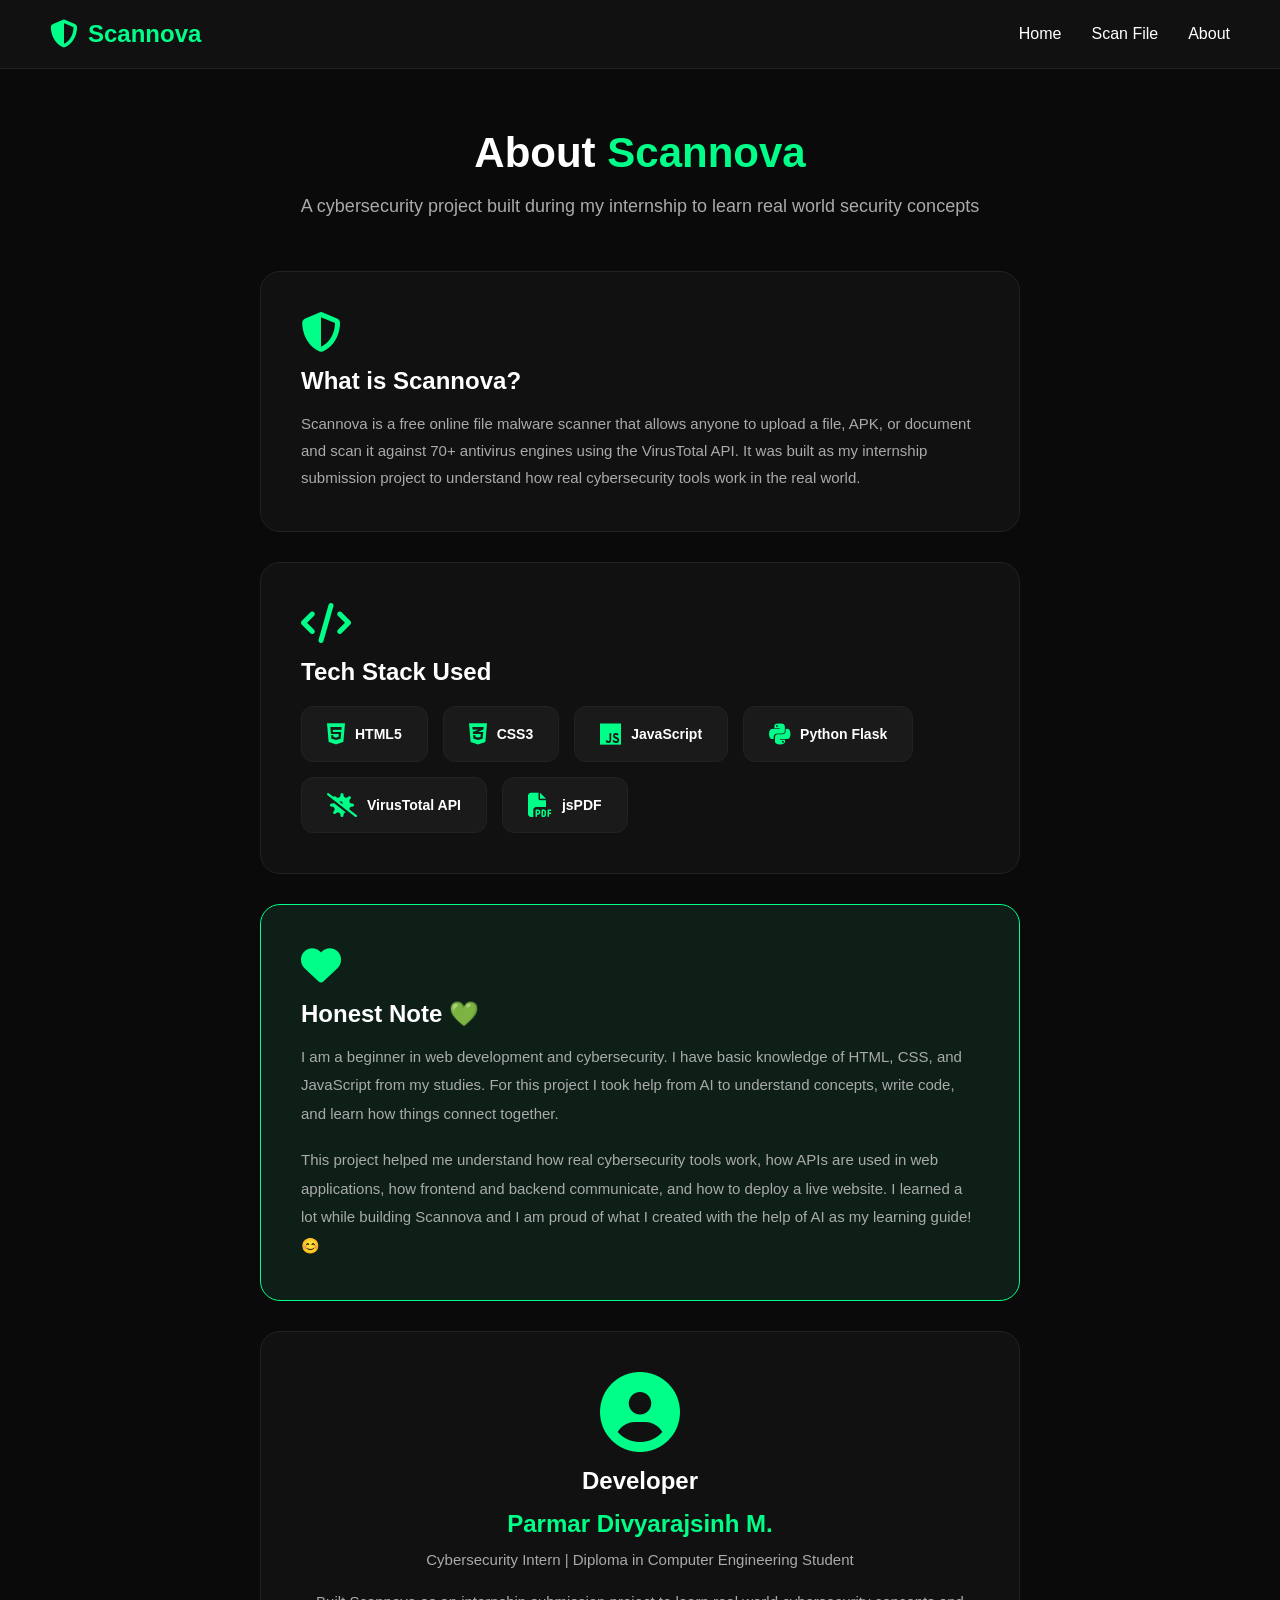
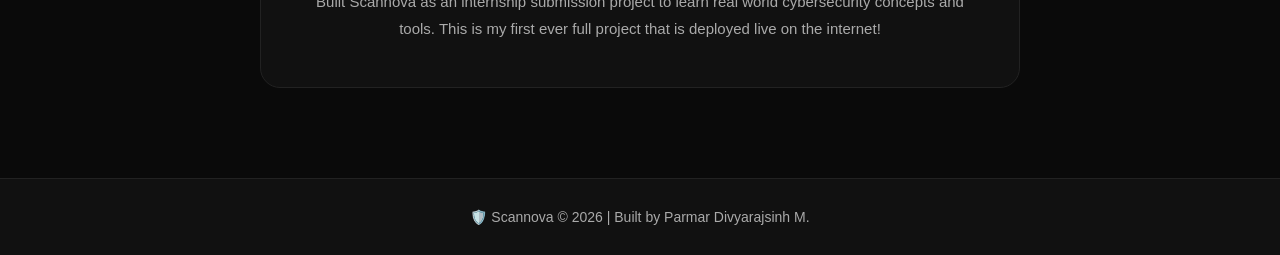
==== frontend/about.html @ bc15a89e "Scannova - First Commit" ====
<!DOCTYPE html>
<html lang="en">
<head>
    <meta charset="UTF-8">
    <meta name="viewport" content="width=device-width, initial-scale=1.0">
    <title>Scannova - About</title>
    <link rel="stylesheet" href="css/style.css">
    <link rel="stylesheet" href="css/about.css">
    <link href="https://cdnjs.cloudflare.com/ajax/libs/font-awesome/6.4.0/css/all.min.css" rel="stylesheet">
</head>
<body>

    <!-- NAVBAR -->
    <nav class="navbar">
        <div class="nav-logo">
            <i class="fas fa-shield-alt"></i>
            <span>Scannova</span>
        </div>
        <ul class="nav-links">
            <li><a href="index.html">Home</a></li>
            <li><a href="scan.html">Scan File</a></li>
            <li><a href="about.html">About</a></li>
        </ul>
    </nav>

    <!-- ABOUT SECTION -->
    <section class="about-section">

        <!-- HERO -->
        <div class="about-hero">
            <h1>About <span class="highlight">Scannova</span></h1>
            <p>A cybersecurity project built during my internship to learn real world security concepts</p>
        </div>

        <!-- WHAT IS SCANNOVA -->
        <div class="about-card">
            <i class="fas fa-shield-alt"></i>
            <h2>What is Scannova?</h2>
            <p>Scannova is a free online file malware scanner that allows anyone to upload a file, APK, or document and scan it against 70+ antivirus engines using the VirusTotal API. It was built as my internship submission project to understand how real cybersecurity tools work in the real world.</p>
        </div>

        <!-- TECH STACK -->
        <div class="about-card">
            <i class="fas fa-code"></i>
            <h2>Tech Stack Used</h2>
            <div class="tech-grid">
                <div class="tech-item">
                    <i class="fab fa-html5"></i>
                    <span>HTML5</span>
                </div>
                <div class="tech-item">
                    <i class="fab fa-css3-alt"></i>
                    <span>CSS3</span>
                </div>
                <div class="tech-item">
                    <i class="fab fa-js"></i>
                    <span>JavaScript</span>
                </div>
                <div class="tech-item">
                    <i class="fab fa-python"></i>
                    <span>Python Flask</span>
                </div>
                <div class="tech-item">
                    <i class="fas fa-virus-slash"></i>
                    <span>VirusTotal API</span>
                </div>
                <div class="tech-item">
                    <i class="fas fa-file-pdf"></i>
                    <span>jsPDF</span>
                </div>
            </div>
        </div>

        <!-- HONEST NOTE -->
        <div class="about-card honest-card">
            <i class="fas fa-heart"></i>
            <h2>Honest Note 💚</h2>
            <p>I am a beginner in web development and cybersecurity. I have basic knowledge of HTML, CSS, and JavaScript from my studies. For this project I took help from AI to understand concepts, write code, and learn how things connect together.</p>
            <br>
            <p>This project helped me understand how real cybersecurity tools work, how APIs are used in web applications, how frontend and backend communicate, and how to deploy a live website. I learned a lot while building Scannova and I am proud of what I created with the help of AI as my learning guide! 😊</p>
        </div>

        <!-- DEVELOPER -->
        <div class="about-card developer-card">
            <i class="fas fa-user-circle developer-icon"></i>
            <h2>Developer</h2>
            <h3>Parmar Divyarajsinh M.</h3>
            <p>Cybersecurity Intern | Diploma in Computer Engineering Student</p>
            <p class="dev-desc">Built Scannova as an internship submission project to learn real world cybersecurity concepts and tools. This is my first ever full project that is deployed live on the internet!</p>
        </div>

    </section>

    <!-- FOOTER -->
    <footer class="footer">
        <p>🛡️ Scannova &copy; 2026 | Built by Parmar Divyarajsinh M. </p>
    </footer>

</body>
</html>
---- frontend/css/style.css ----
/* ===== GLOBAL ===== */
* {
    margin: 0;
    padding: 0;
    box-sizing: border-box;
    font-family: 'Segoe UI', Tahoma, Geneva, Verdana, sans-serif;
}

body {
    background-color: #0a0a0a;
    color: #ffffff;
}

/* ===== NAVBAR ===== */
.navbar {
    display: flex;
    justify-content: space-between;
    align-items: center;
    padding: 20px 50px;
    background-color: #111111;
    border-bottom: 1px solid #222;
    position: sticky;
    top: 0;
    z-index: 100;
}

.nav-logo {
    display: flex;
    align-items: center;
    gap: 10px;
    font-size: 24px;
    font-weight: 700;
    color: #00ff88;
}

.nav-logo i {
    font-size: 28px;
}

.nav-links {
    list-style: none;
    display: flex;
    gap: 30px;
}

.nav-links a {
    color: #ffffff;
    text-decoration: none;
    font-size: 16px;
    transition: color 0.3s;
}

.nav-links a:hover {
    color: #00ff88;
}

/* ===== HERO ===== */
.hero {
    min-height: 90vh;
    display: flex;
    align-items: center;
    justify-content: center;
    text-align: center;
    padding: 50px 20px;
    
    /* 1. Dark overlay blend + Your Image */
    background: linear-gradient(rgba(10, 10, 10, 0.80), rgba(10, 10, 10, 0.80)), url('/background.png');
    
    /* 2. Makes sure the image scales perfectly and stays centered */
    background-size: cover;
    background-position: center;
    background-repeat: no-repeat;
}

.hero-content {
    max-width: 750px;
}

.hero h1 {
    font-size: 52px;
    font-weight: 800;
    margin-bottom: 20px;
    line-height: 1.2;
}

.highlight {
    color: #00ff88;
}

.hero p {
    font-size: 18px;
    color: #aaaaaa;
    margin-bottom: 10px;
    line-height: 1.6;
}

/* ===== BADGE ===== */
.badge {
    display: inline-block;
    background-color: #0d1f17;
    border: 1px solid #00ff88;
    color: #00ff88;
    padding: 8px 20px;
    border-radius: 50px;
    font-size: 14px;
    margin-bottom: 25px;
}

/* ===== CTA BUTTON ===== */
.cta-btn {
    display: inline-block;
    background: linear-gradient(135deg, #00ff88, #00cc6a);
    color: #000000;
    padding: 18px 50px;
    border-radius: 50px;
    font-size: 20px;
    font-weight: 700;
    text-decoration: none;
    transition: all 0.3s;
    margin-top: 30px;
}

.cta-btn:hover {
    transform: translateY(-3px);
    box-shadow: 0 10px 30px rgba(0, 255, 136, 0.3);
}

/* ===== STATS ===== */
.stats {
    display: flex;
    justify-content: center;
    gap: 60px;
    flex-wrap: wrap;
    padding: 50px;
    background-color: #111;
    border-top: 1px solid #222;
    border-bottom: 1px solid #222;
}

.stat-item {
    text-align: center;
}

.stat-item h2 {
    font-size: 42px;
    font-weight: 800;
    color: #00ff88;
}

.stat-item p {
    color: #aaaaaa;
    font-size: 14px;
    margin-top: 5px;
}

/* ===== UPLOAD BOX ===== */
.upload-box {
    border: 2px dashed #00ff88;
    border-radius: 20px;
    padding: 50px 30px;
    margin-bottom: 30px;
    cursor: pointer;
    transition: all 0.3s;
    background-color: #111;
}

.upload-box:hover {
    background-color: #0d1f17;
    transform: scale(1.01);
}

.upload-icon {
    font-size: 60px;
    color: #00ff88;
    margin-bottom: 15px;
}

.upload-box h3 {
    font-size: 22px;
    margin-bottom: 10px;
}

.upload-box p {
    color: #aaaaaa;
    margin-bottom: 15px;
}

.upload-btn {
    background-color: #00ff88;
    color: #000000;
    padding: 12px 30px;
    border-radius: 50px;
    cursor: pointer;
    font-weight: 700;
    font-size: 16px;
    transition: all 0.3s;
}

.upload-btn:hover {
    background-color: #00cc6a;
}

.file-info {
    margin-top: 15px;
    color: #00ff88 !important;
    font-size: 14px !important;
}

/* ===== SCAN BUTTON ===== */
.scan-btn {
    background: linear-gradient(135deg, #00cc6a, #00cc6a);
    color: #000000;
    border: none;
    padding: 18px 60px;
    border-radius: 50px;
    font-size: 20px;
    font-weight: 700;
    cursor: pointer;
    transition: all 0.3s;
    margin-top: 10px;
}

.scan-btn:hover {
    transform: translateY(-3px);
    box-shadow: 0 10px 30px rgba(0, 255, 136, 0.3);
}

/* ===== LOADING ===== */
.loading {
    margin-top: 30px;
    color: #00ff88;
    font-size: 18px;
}

.loading i {
    font-size: 40px;
    margin-bottom: 10px;
}

/* ===== FEATURES ===== */
.features {
    padding: 80px 50px;
    text-align: center;
    background-color: #111111;
}

.features h2 {
    font-size: 36px;
    margin-bottom: 15px;
}

/* ===== SECTION DESC ===== */
.section-desc {
    color: #aaaaaa;
    font-size: 16px;
    margin-bottom: 40px;
}

/* ===== FEATURE CARDS ===== */
.feature-cards {
    display: flex;
    justify-content: center;
    gap: 30px;
    flex-wrap: wrap;
}

.card {
    background-color: #1a1a1a;
    border: 1px solid #222;
    border-radius: 15px;
    padding: 40px 30px;
    width: 220px;
    transition: all 0.3s;
}

.card:hover {
    border-color: #00ff88;
    transform: translateY(-5px);
}

.card i {
    font-size: 40px;
    color: #00ff88;
    margin-bottom: 15px;
}

.card h3 {
    font-size: 18px;
    margin-bottom: 10px;
}

.card p {
    color: #aaaaaa;
    font-size: 14px;
}

/* ===== HOW IT WORKS ===== */
.how-it-works {
    padding: 80px 50px;
    text-align: center;
    background-color: #0a0a0a;
}

.how-it-works h2 {
    font-size: 36px;
    margin-bottom: 15px;
}

.steps-row {
    display: flex;
    justify-content: center;
    align-items: center;
    gap: 15px;
    flex-wrap: wrap;
    margin-top: 40px;
}

.step-card {
    background-color: #111;
    border: 1px solid #222;
    border-radius: 15px;
    padding: 30px 25px;
    width: 180px;
    text-align: center;
    transition: all 0.3s;
    position: relative;
}

.step-card:hover {
    border-color: #00ff88;
    transform: translateY(-5px);
}

.step-num {
    position: absolute;
    top: -15px;
    left: 50%;
    transform: translateX(-50%);
    background-color: #00ff88;
    color: #000;
    width: 30px;
    height: 30px;
    border-radius: 50%;
    display: flex;
    align-items: center;
    justify-content: center;
    font-weight: 800;
    font-size: 14px;
}

.step-card i {
    font-size: 35px;
    color: #00ff88;
    margin-bottom: 15px;
    margin-top: 10px;
}

.step-card h3 {
    font-size: 16px;
    margin-bottom: 8px;
}

.step-card p {
    color: #aaaaaa;
    font-size: 13px;
}

.step-arrow {
    color: #00ff88;
    font-size: 24px;
}

/* ===== CTA SECTION ===== */
.cta-section {
    padding: 80px 50px;
    text-align: center;
    background-color: #0d1f17;
    border-top: 1px solid #00ff8833;
    border-bottom: 1px solid #00ff8833;
}

.cta-section h2 {
    font-size: 36px;
    margin-bottom: 15px;
}

.cta-section p {
    color: #aaaaaa;
    font-size: 16px;
}

/* ===== FOOTER ===== */
.footer {
    text-align: center;
    padding: 30px;
    background-color: #111111;
    border-top: 1px solid #222;
    color: #aaaaaa;
    font-size: 14px;
}
---- frontend/css/about.css ----
/* ===== ABOUT SECTION ===== */
.about-section {
    max-width: 800px;
    margin: 0 auto;
    padding: 60px 20px;
    text-align: center;
}

/* ===== ABOUT HERO ===== */
.about-hero {
    margin-bottom: 50px;
}

.about-hero h1 {
    font-size: 42px;
    font-weight: 800;
    margin-bottom: 15px;
}

.about-hero p {
    font-size: 18px;
    color: #aaaaaa;
    line-height: 1.6;
}

/* ===== ABOUT CARD ===== */
.about-card {
    background-color: #111;
    border: 1px solid #222;
    border-radius: 20px;
    padding: 40px;
    margin-bottom: 30px;
    text-align: left;
    transition: all 0.3s;
}

.about-card:hover {
    border-color: #00ff88;
    transform: translateY(-3px);
}

.about-card > i {
    font-size: 40px;
    color: #00ff88;
    margin-bottom: 15px;
    display: block;
}

.about-card h2 {
    font-size: 24px;
    margin-bottom: 15px;
    color: #ffffff;
}

.about-card p {
    color: #aaaaaa;
    font-size: 15px;
    line-height: 1.8;
}

/* ===== STEPS ===== */
.steps {
    display: flex;
    flex-direction: column;
    gap: 20px;
    margin-top: 20px;
}

.step {
    display: flex;
    align-items: center;
    gap: 20px;
    background-color: #1a1a1a;
    border-radius: 12px;
    padding: 20px;
    border: 1px solid #222;
}

.step-number {
    background-color: #00ff88;
    color: #000000;
    width: 40px;
    height: 40px;
    border-radius: 50%;
    display: flex;
    align-items: center;
    justify-content: center;
    font-weight: 800;
    font-size: 18px;
    flex-shrink: 0;
}

.step h4 {
    font-size: 16px;
    margin-bottom: 5px;
    color: #ffffff;
}

.step p {
    font-size: 14px;
    color: #aaaaaa;
    margin: 0;
}

/* ===== TECH GRID ===== */
.tech-grid {
    display: flex;
    flex-wrap: wrap;
    gap: 15px;
    margin-top: 20px;
}

.tech-item {
    background-color: #1a1a1a;
    border: 1px solid #222;
    border-radius: 12px;
    padding: 15px 25px;
    display: flex;
    align-items: center;
    gap: 10px;
    transition: all 0.3s;
}

.tech-item:hover {
    border-color: #00ff88;
    background-color: #0d1f17;
}

.tech-item i {
    font-size: 24px;
    color: #00ff88;
}

.tech-item span {
    font-size: 14px;
    font-weight: 600;
    color: #ffffff;
}

/* ===== DEVELOPER CARD ===== */
.developer-card {
    text-align: center !important;
}

.developer-icon {
    font-size: 80px !important;
    color: #00ff88;
    margin-bottom: 20px;
}

.developer-card h3 {
    font-size: 24px;
    color: #00ff88;
    margin-bottom: 8px;
}

.developer-card p {
    font-size: 15px;
    color: #aaaaaa;
    margin-bottom: 5px;
}

.dev-desc {
    margin-top: 15px !important;
    line-height: 1.8 !important;
}
/* ===== HONEST CARD ===== */
.honest-card {
    border-color: #00ff88 !important;
    background-color: #0d1f17 !important;
}

.honest-card i {
    color: #00ff88;
}

.honest-card p {
    line-height: 1.9 !important;
}
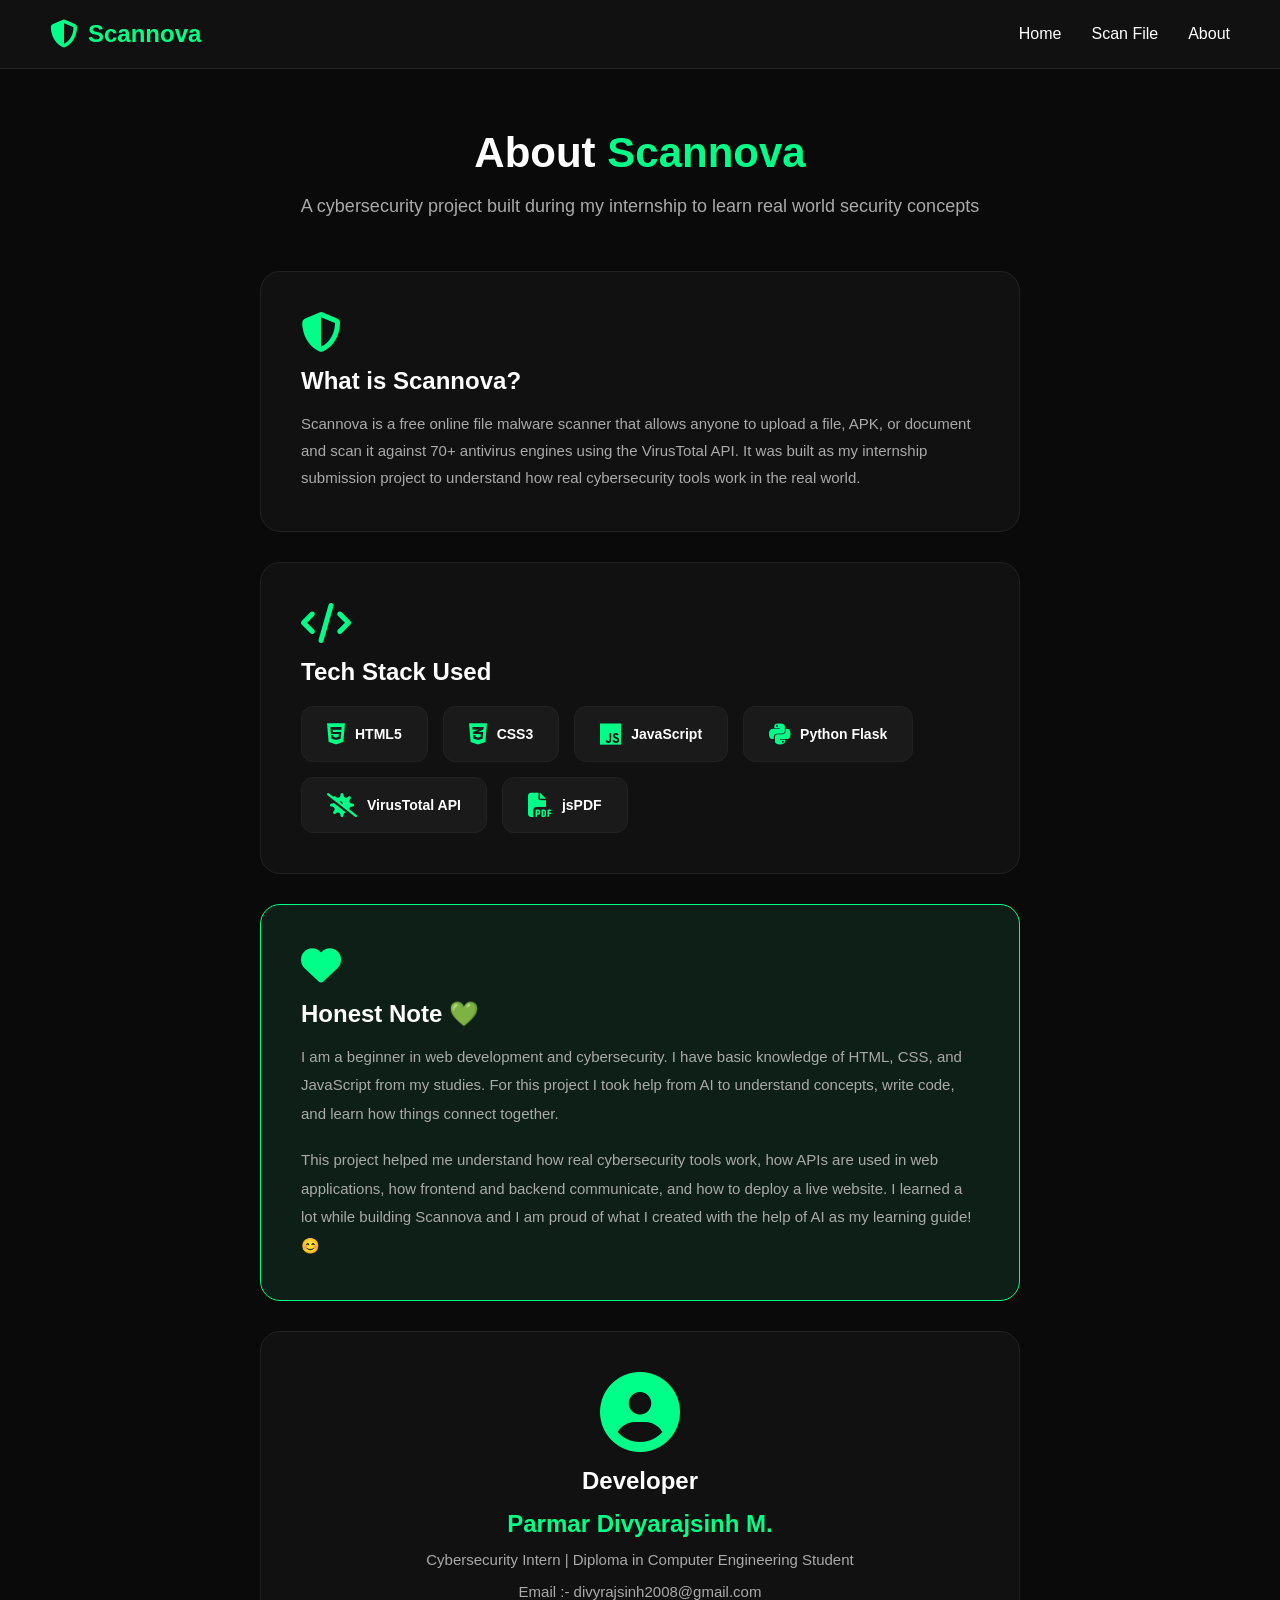
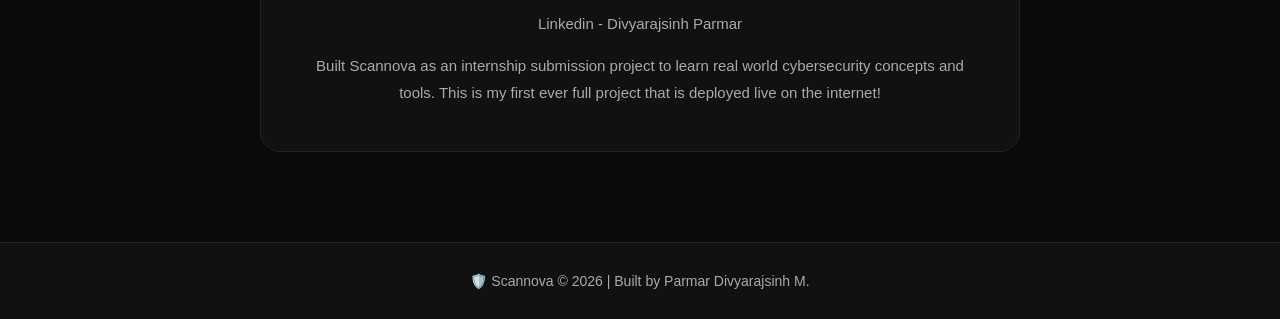
==== commit f2b1a2b2: "Update backend URL to Render" ====
--- a/frontend/about.html
+++ b/frontend/about.html
@@ -86,6 +86,8 @@
             <h2>Developer</h2>
             <h3>Parmar Divyarajsinh M.</h3>
             <p>Cybersecurity Intern | Diploma in Computer Engineering Student</p>
+            <p>Email :- divyrajsinh2008@gmail.com</p>
+            <p>Linkedin - Divyarajsinh Parmar</p>
             <p class="dev-desc">Built Scannova as an internship submission project to learn real world cybersecurity concepts and tools. This is my first ever full project that is deployed live on the internet!</p>
         </div>
 
